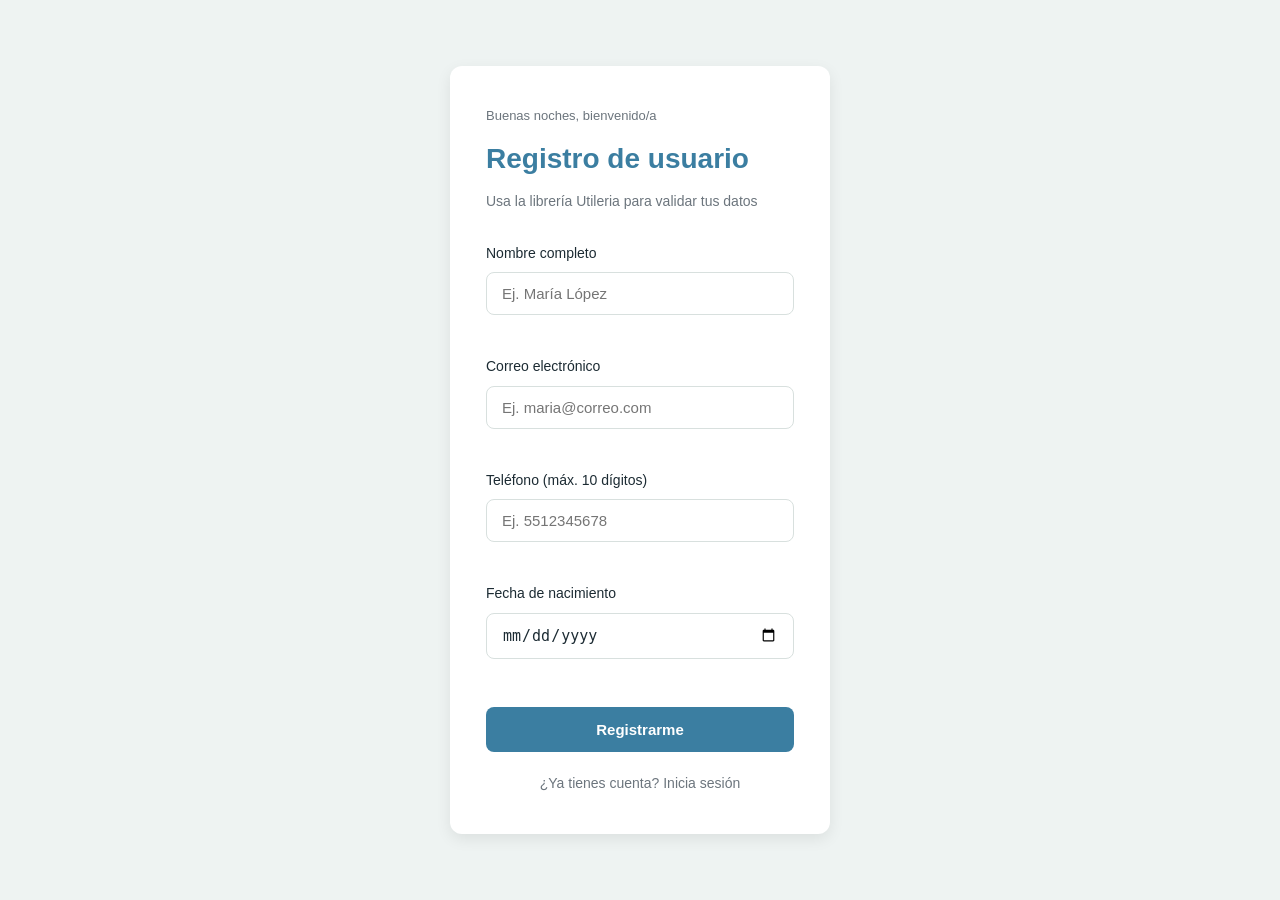
==== index.html @ 4a9972ed "cambio final" ====
<!DOCTYPE html>
<html lang="es">
<head>
<meta charset="UTF-8">
<meta name="viewport" content="width=device-width, initial-scale=1.0">
<title>Utilería - Formulario</title>
<link rel="stylesheet" href="css/styles.css">
</head>
<body>

<div class="contenedor">
  <p class="saludo" id="saludo"></p>
  <h1>Registro de usuario</h1>
  <p class="subtitulo">Usa la librería Utileria para validar tus datos</p>

  <form id="formRegistro" novalidate>
    <label for="nombre">Nombre completo</label>
    <input type="text" id="nombre" placeholder="Ej. María López">
    <div class="error" id="errorNombre"></div>

    <label for="correo">Correo electrónico</label>
    <input type="text" id="correo" placeholder="Ej. maria@correo.com">
    <div class="error" id="errorCorreo"></div>

    <label for="telefono">Teléfono (máx. 10 dígitos)</label>
    <input type="text" id="telefono" placeholder="Ej. 5512345678">
    <div class="error" id="errorTelefono"></div>

    <label for="fechaNacimiento">Fecha de nacimiento</label>
    <input type="date" id="fechaNacimiento">
    <div class="error" id="errorFecha"></div>

    <button type="submit">Registrarme</button>
  </form>

  <a class="enlace" href="login.html">¿Ya tienes cuenta? Inicia sesión</a>
</div>

<!-- Modal que muestra la edad calculada -->
<div class="modal-fondo" id="modalEdad">
  <div class="modal-caja">
    <h2 id="modalNombre">¡Registro exitoso!</h2>
    <p id="modalTexto">Tu edad calculada es:</p>
    <p style="font-size:2rem; font-weight:bold;" id="modalEdadValor">--</p>
    <p id="modalCumple" style="font-size:0.85rem;"></p>
    <button id="cerrarModal">Cerrar</button>
  </div>
</div>

<script src="js/utileria.js"></script>
<script>
  const form = document.getElementById('formRegistro');
  const modal = document.getElementById('modalEdad');

  document.getElementById('saludo').textContent = saludoSegunHora() + ', bienvenido/a ';

  form.addEventListener('submit', function (e) {
    e.preventDefault();
    let valido = true;

    // --- Nombre ---
    const nombre = document.getElementById('nombre');
    const errorNombre = document.getElementById('errorNombre');
    if (!soloLetras(nombre.value.trim()) || nombre.value.trim() === '') {
      errorNombre.textContent = 'Ingresa solo letras y espacios.';
      nombre.classList.add('invalido');
      valido = false;
    } else {
      errorNombre.textContent = '';
      nombre.classList.remove('invalido');
    }

    // --- Correo ---
    const correo = document.getElementById('correo');
    const errorCorreo = document.getElementById('errorCorreo');
    if (!validarCorreo(correo.value.trim())) {
      errorCorreo.textContent = 'Correo electrónico no válido.';
      correo.classList.add('invalido');
      valido = false;
    } else {
      errorCorreo.textContent = '';
      correo.classList.remove('invalido');
    }

    // --- Teléfono ---
    const telefono = document.getElementById('telefono');
    const errorTelefono = document.getElementById('errorTelefono');
    if (!validarLongitud(telefono.value.trim(), 10) || telefono.value.trim() === '') {
      errorTelefono.textContent = 'Máximo 10 dígitos.';
      telefono.classList.add('invalido');
      valido = false;
    } else {
      errorTelefono.textContent = '';
      telefono.classList.remove('invalido');
    }

    // --- Fecha de nacimiento ---
    const fecha = document.getElementById('fechaNacimiento');
    const errorFecha = document.getElementById('errorFecha');
    if (!fecha.value) {
      errorFecha.textContent = 'Selecciona tu fecha de nacimiento.';
      fecha.classList.add('invalido');
      valido = false;
    } else {
      errorFecha.textContent = '';
      fecha.classList.remove('invalido');
    }

    if (!valido) return;

    // Si todo es válido: calculamos edad y mostramos el modal
    const edad = calcularEdad(fecha.value);
    const nombreIngresado = nombre.value.trim();

    document.getElementById('modalNombre').textContent = `¡Bienvenido/a, ${nombreIngresado}!`;
    document.getElementById('modalEdadValor').textContent = edad;
    document.getElementById('modalTexto').textContent =
      esMayorDeEdad(fecha.value)
        ? 'Tu edad calculada es "mayor de edad":'
        : 'Tu edad calculada es "menor de edad":';

    const diasCumple = diasParaCumpleanos(fecha.value);
    document.getElementById('modalCumple').textContent =
      diasCumple === 0
        ? '¡Hoy es tu cumpleaños! 🎉'
        : `Faltan ${diasCumple} días para tu próximo cumpleaños.`;

    modal.classList.add('activo');
  });

  document.getElementById('cerrarModal').addEventListener('click', function () {
    modal.classList.remove('activo');
    form.reset();
  });
</script>

</body>
</html>
---- css/styles.css ----
/*
1. VARIABLES CSS (custom properties)
-proposito: centralizar colores, fuentes y tamaños para facil mantenimiento.
-beneficios: cambios globales desde un solo lugar.
*/
:root{
    --color-primario: #3B7EA1;   /*color principal (azul frio)*/
    --color-secundario: #b82323; /*color acento (rojo, usado en errores)*/
    --color-exito: #2f9e63;      /*color de exito (verde)*/
    --color-fondo: #EEF3F2;      /*color de fondo (gris verdoso claro)*/
    --color-texto: #1C2B33;      /*color texto principal*/
    --color-texto-suave: #6C757D;/*color texto secundario*/
    --color-borde: #D8E0DE;      /*color de bordes sutiles*/
    --color-error-fondo: #FBEAEA;/*fondo de campos invalidos*/
}

/*
2. RESET BASICO
-proposito: eliminar margenes y paddings predeterminados del navegador
-importancia: evita inconsistencias entre navegadores
*/
*{
    margin: 0;
    padding: 0;
    box-sizing: border-box; /*incluye padding y border en el ancho/alto*/
}

/*
3. ESTILOS GENERALES
-tipografia: 'Helvetica Neue' es limpia y legible en pantalla
-fondo: color claro para contraste con la tarjeta
*/
body{
    font-family: 'Helvetica Neue', Arial, sans-serif;
    background-color: var(--color-fondo);
    color: var(--color-texto);
    line-height: 1.6; /*mejora legibilidad en textos largos*/
    min-height: 100vh;
    display: flex;
    align-items: center;
    justify-content: center;
    padding: 40px 20px; /*espaciado externo*/
}

/*
4. CONTENEDOR PRINCIPAL
-max-width: limita el ancho en pantallas grandes
-margin: 0 auto; centra el contenedor horizontalmente
-box-shadow: efecto de elevacion sutil
*/
.contenedor{
    max-width: 380px;
    width: 100%;
    background: white;
    padding: 40px 36px;
    border-radius: 12px; /*bordes redondeados*/
    box-shadow: 0 5px 15px rgba(0, 0, 0, 0.08); /*sombra exterior*/
}

/*
5. ESTILOS DE TIPOGRAFIA
-jerarquia visual: h1 > subtitulo > labels > inputs
-font-weight: negritas para titulos y labels
*/
h1{
    font-size: 28px;
    color: var(--color-primario);
    margin-bottom: 8px;
}

.saludo{
    font-size: 13px;
    color: var(--color-texto-suave);
    margin-bottom: 10px;
}

.subtitulo{
    color: var(--color-texto-suave); /*gris para texto secundario*/
    margin-bottom: 30px;
    font-size: 14px;
}

/*
6. WORDMARK (nombre de la libreria)
-proposito: identidad visual del paquete utileria.js
-color acento: resalta la extension .js
*/
.wordmark{
    display: block;
    text-align: center;
    font-size: 14px;
    color: var(--color-texto-suave);
    margin-bottom: 20px;
}

.wordmark span{
    color: var(--color-primario);
    font-weight: 600;
}

/*
7. GRUPOS DE FORMULARIO
-margin-bottom: espaciado vertical entre grupos
-display: block en labels para ocupar toda la linea
*/
label{
    display: block;
    margin-top: 18px;
    margin-bottom: 8px;
    font-weight: 500; /*semi-negrita*/
    font-size: 14px;
}

/*
8. INPUTS
-transition: efecto suave al hacer focus
-:focus-state: feedback visual al interactuar
*/
input{
    width: 100%;
    padding: 12px 15px;
    font-size: 15px;
    border: 1px solid var(--color-borde);
    border-radius: 8px;
    color: var(--color-texto);
    background: white;
    transition: all 0.3s; /*animacion suave*/
}

input:focus{
    border-color: var(--color-primario);
    outline: none; /*elimina el outline predeterminado*/
    box-shadow: 0 0 0 3px rgba(59, 126, 161, 0.15); /*sombra exterior (efecto glow)*/
}

/*
9. CAMPO INVALIDO
-proposito: distinguir visualmente el campo cuando la validacion falla
-color acento: resalta el error con fondo y borde rojo
*/
input.invalido{
    border-color: var(--color-secundario);
    background: var(--color-error-fondo);
}

/*
10. MENSAJES DE ERROR Y EXITO
-min-height: evita que el formulario "salte" al mostrar/ocultar el mensaje
*/
.error{
    color: var(--color-secundario);
    font-size: 13px;
    margin-top: 6px;
    min-height: 16px;
}

/*
11. BOTON DE ENVIO
-cursor: pointer; cambia el cursor al pasar sobre el boton
-flexbox: centra el texto dentro del boton
-hover-state: efecto al interactuar
*/
button{
    width: 100%;
    margin-top: 26px;
    background-color: var(--color-primario);
    color: white;
    border: none;
    padding: 14px 24px;
    border-radius: 8px;
    font-weight: 600;
    font-size: 15px;
    cursor: pointer;
    transition: background 0.3s;
    display: flex;
    justify-content: center;
    align-items: center;
}

button:hover{
    background-color: #2F6884; /*color mas oscuro al pasar el mouse*/
}

/*
12. ENLACE ENTRE PAGINAS (registro <-> login)
*/
.enlace{
    display: block;
    text-align: center;
    margin-top: 20px;
    color: var(--color-texto-suave);
    text-decoration: none;
    font-size: 14px;
}

.enlace:hover{
    color: var(--color-primario);
}

/*
13. MODAL
-position: fixed; cubre toda la pantalla como fondo oscuro
-flexbox: centra la caja del modal vertical y horizontalmente
*/
.modal-fondo{
    display: none;
    position: fixed;
    top: 0; left: 0;
    width: 100%; height: 100%;
    background: rgba(28, 43, 51, 0.6);
    align-items: center;
    justify-content: center;
}

.modal-fondo.activo{
    display: flex;
}

.modal-caja{
    background: white;
    padding: 32px;
    border-radius: 12px;
    max-width: 300px;
    text-align: center;
    box-shadow: 0 5px 15px rgba(0, 0, 0, 0.15);
}

.modal-caja h2{
    color: var(--color-primario);
    margin-bottom: 8px;
}

.modal-caja p{
    color: var(--color-texto-suave);
    font-size: 14px;
}

#modalEdadValor{
    color: var(--color-exito) !important;
    font-size: 32px;
    font-weight: 700;
}

.modal-caja button{
    margin-top: 16px;
    background-color: transparent;
    color: var(--color-texto-suave);
    border: 1px solid var(--color-borde);
}

.modal-caja button:hover{
    color: var(--color-secundario);
    border-color: var(--color-secundario);
    background-color: transparent;
}
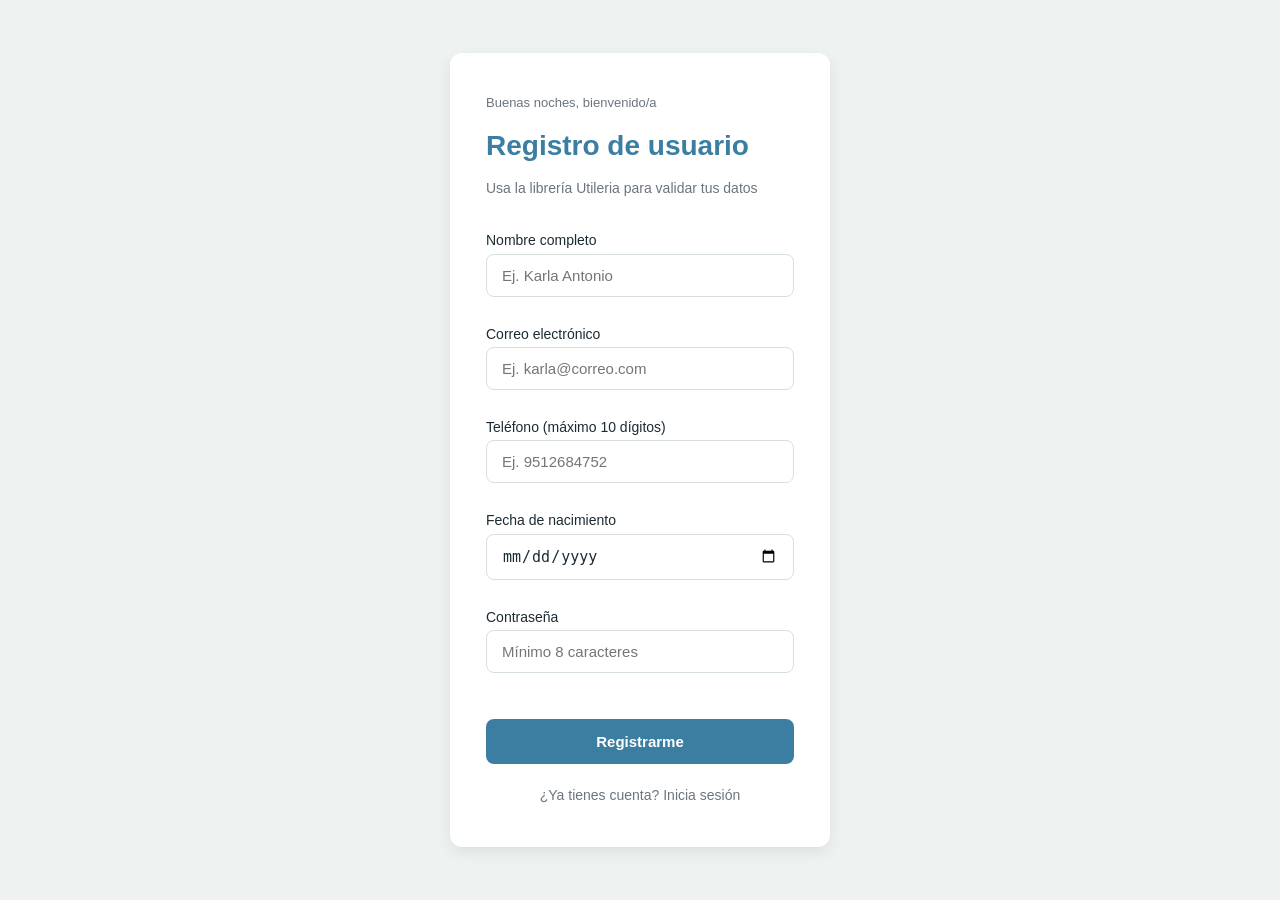
==== commit bd9eb46a: "cambiios" ====
--- a/index.html
+++ b/index.html
@@ -15,20 +15,25 @@
 
   <form id="formRegistro" novalidate>
     <label for="nombre">Nombre completo</label>
-    <input type="text" id="nombre" placeholder="Ej. María López">
+    <input type="text" id="nombre" placeholder="Ej. Karla Antonio">
     <div class="error" id="errorNombre"></div>
 
     <label for="correo">Correo electrónico</label>
-    <input type="text" id="correo" placeholder="Ej. maria@correo.com">
+    <input type="text" id="correo" placeholder="Ej. karla@correo.com">
     <div class="error" id="errorCorreo"></div>
 
-    <label for="telefono">Teléfono (máx. 10 dígitos)</label>
-    <input type="text" id="telefono" placeholder="Ej. 5512345678">
+    <label for="telefono">Teléfono (máximo 10 dígitos)</label>
+    <input type="text" id="telefono" placeholder="Ej. 9512684752">
     <div class="error" id="errorTelefono"></div>
 
     <label for="fechaNacimiento">Fecha de nacimiento</label>
     <input type="date" id="fechaNacimiento">
     <div class="error" id="errorFecha"></div>
+
+    <label for="password">Contraseña</label>
+    <input type="password" id="password" placeholder="Mínimo 8 caracteres">
+    <div class="error" id="errorPassword"></div>
+    <div class="error" id="mensajeExito" style="color:#2a9d8f;"></div>
 
     <button type="submit">Registrarme</button>
   </form>
@@ -43,96 +48,12 @@
     <p id="modalTexto">Tu edad calculada es:</p>
     <p style="font-size:2rem; font-weight:bold;" id="modalEdadValor">--</p>
     <p id="modalCumple" style="font-size:0.85rem;"></p>
+    <p id="modalZodiaco" style="font-size:0.85rem;"></p>
     <button id="cerrarModal">Cerrar</button>
   </div>
 </div>
 
 <script src="js/utileria.js"></script>
-<script>
-  const form = document.getElementById('formRegistro');
-  const modal = document.getElementById('modalEdad');
-
-  document.getElementById('saludo').textContent = saludoSegunHora() + ', bienvenido/a ';
-
-  form.addEventListener('submit', function (e) {
-    e.preventDefault();
-    let valido = true;
-
-    // --- Nombre ---
-    const nombre = document.getElementById('nombre');
-    const errorNombre = document.getElementById('errorNombre');
-    if (!soloLetras(nombre.value.trim()) || nombre.value.trim() === '') {
-      errorNombre.textContent = 'Ingresa solo letras y espacios.';
-      nombre.classList.add('invalido');
-      valido = false;
-    } else {
-      errorNombre.textContent = '';
-      nombre.classList.remove('invalido');
-    }
-
-    // --- Correo ---
-    const correo = document.getElementById('correo');
-    const errorCorreo = document.getElementById('errorCorreo');
-    if (!validarCorreo(correo.value.trim())) {
-      errorCorreo.textContent = 'Correo electrónico no válido.';
-      correo.classList.add('invalido');
-      valido = false;
-    } else {
-      errorCorreo.textContent = '';
-      correo.classList.remove('invalido');
-    }
-
-    // --- Teléfono ---
-    const telefono = document.getElementById('telefono');
-    const errorTelefono = document.getElementById('errorTelefono');
-    if (!validarLongitud(telefono.value.trim(), 10) || telefono.value.trim() === '') {
-      errorTelefono.textContent = 'Máximo 10 dígitos.';
-      telefono.classList.add('invalido');
-      valido = false;
-    } else {
-      errorTelefono.textContent = '';
-      telefono.classList.remove('invalido');
-    }
-
-    // --- Fecha de nacimiento ---
-    const fecha = document.getElementById('fechaNacimiento');
-    const errorFecha = document.getElementById('errorFecha');
-    if (!fecha.value) {
-      errorFecha.textContent = 'Selecciona tu fecha de nacimiento.';
-      fecha.classList.add('invalido');
-      valido = false;
-    } else {
-      errorFecha.textContent = '';
-      fecha.classList.remove('invalido');
-    }
-
-    if (!valido) return;
-
-    // Si todo es válido: calculamos edad y mostramos el modal
-    const edad = calcularEdad(fecha.value);
-    const nombreIngresado = nombre.value.trim();
-
-    document.getElementById('modalNombre').textContent = `¡Bienvenido/a, ${nombreIngresado}!`;
-    document.getElementById('modalEdadValor').textContent = edad;
-    document.getElementById('modalTexto').textContent =
-      esMayorDeEdad(fecha.value)
-        ? 'Tu edad calculada es "mayor de edad":'
-        : 'Tu edad calculada es "menor de edad":';
-
-    const diasCumple = diasParaCumpleanos(fecha.value);
-    document.getElementById('modalCumple').textContent =
-      diasCumple === 0
-        ? '¡Hoy es tu cumpleaños! 🎉'
-        : `Faltan ${diasCumple} días para tu próximo cumpleaños.`;
-
-    modal.classList.add('activo');
-  });
-
-  document.getElementById('cerrarModal').addEventListener('click', function () {
-    modal.classList.remove('activo');
-    form.reset();
-  });
-</script>
-
+<script src="js/index.js"></script>
 </body>
 </html>
--- a/css/styles.css
+++ b/css/styles.css
@@ -105,8 +105,8 @@
 */
 label{
     display: block;
-    margin-top: 18px;
-    margin-bottom: 8px;
+    margin-top: 4px;
+    margin-bottom: 2px;
     font-weight: 500; /*semi-negrita*/
     font-size: 14px;
 }
@@ -162,7 +162,7 @@
 */
 button{
     width: 100%;
-    margin-top: 26px;
+    margin-top: 2px;
     background-color: var(--color-primario);
     color: white;
     border: none;
